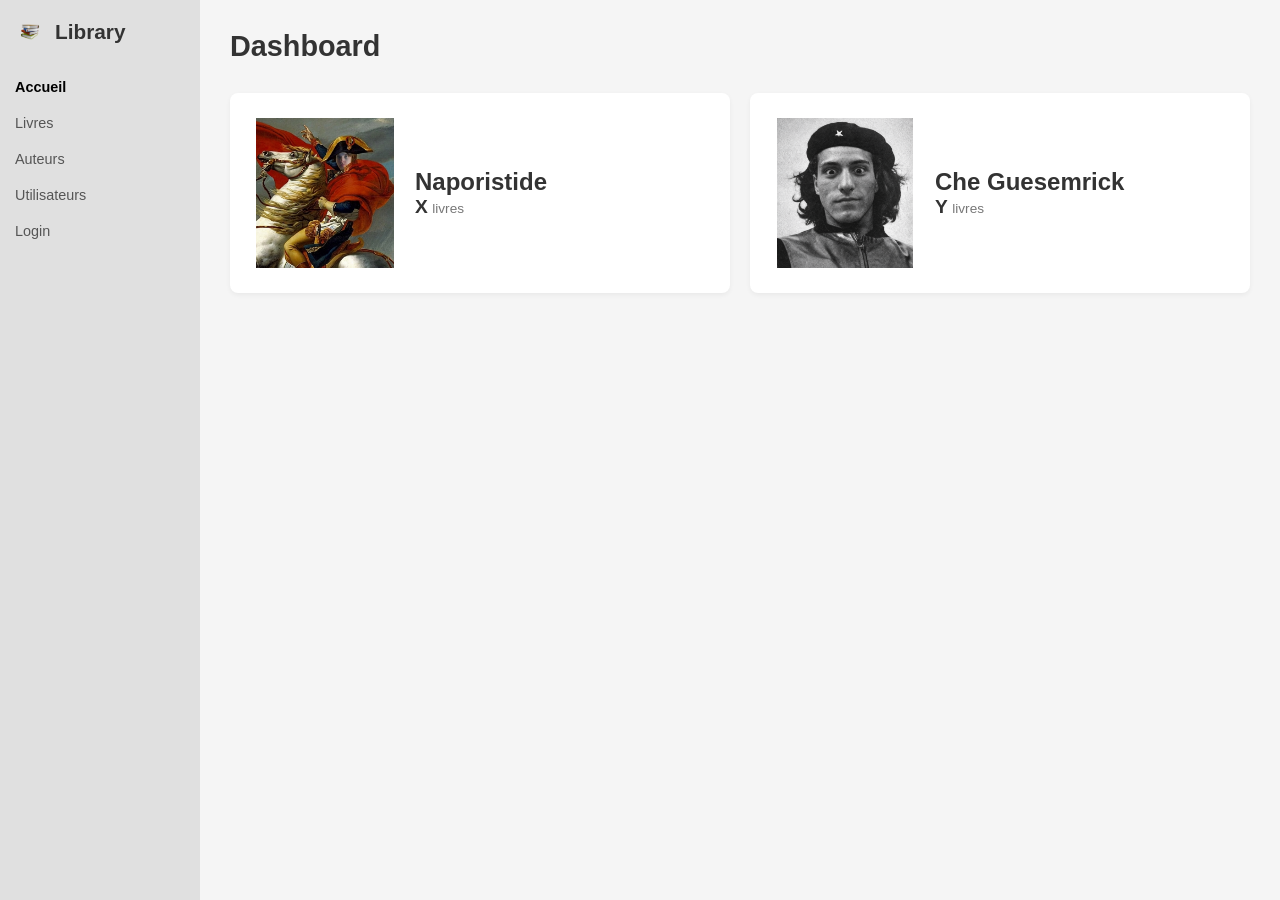
==== auteur.html @ f02896e9 "ajout de Che Guesemrick et Naporistide" ====
<!DOCTYPE html>
<html lang="fr">
<head>
    <meta charset="UTF-8">
    <meta name="viewport" content="width=device-width, initial-scale=1.0">
    <title>Library Dashboard</title>
    <link rel="stylesheet" href="includes/styles/styles.css">
</head>
<body>

<main class="container">
    <aside class="sidebar">
        <div class="brand">
            <img src="images/pileLivre.png" alt="Logo Library" class="logo-img">
            <h1 class="brand-title">Library</h1>
        </div>

        <nav class="sidebar-nav">
            <ul>
                <li><a href="index.html" class="active">Accueil</a></li>
                <li><a href="#">Livres</a></li>
                <li><a href="auteur.html">Auteurs</a></li>
                <li><a href="#">Utilisateurs</a></li>
                <li><a href="#">Login</a></li>
            </ul>
        </nav>
    </aside>

    <section class="main-content">
        <header class="content-header">
            <h1 class="page-title">Dashboard</h1>
        </header>

        <div class="stats-grid">
            <div class="auth-card">
                <img src="images/aristideCesar.png" alt="Aristide Napoleon" class="auth-icon">
                <div class="auth-card-details">
                    <h2>Naporistide</h2>
                    <span class="stat-number">X</span>
                    <span class="stat-label">livres</span>
                </div>
            </div>

            <div class="auth-card">
                <img src="images/Che_GueSem.png" alt="C'est Che Guevara mais en semrick" class="auth-icon">
                <div class="auth-card-details">
                    <h2>Che Guesemrick</h2>
                    <span class="stat-number">Y</span>
                    <span class="stat-label">livres</span>
                </div>
            </div>


        </div>
    </section>
</main>

</body>
</html>
---- includes/styles/styles.css ----
* {
    margin: 0;
    padding: 0;
    box-sizing: border-box;
}

body {
    font-family: 'Segoe UI', Tahoma, Geneva, Verdana, sans-serif;
    background-color: #f5f5f5;
    color: #333;
    height: 100vh;
}


.container {
    display: flex;
    height: 100%;
}


.sidebar {
    width: 200px; /* Largeur fixe comme sur l'image */
    background-color: #e0e0e0;
    padding: 20px 15px;
    display: flex;
    flex-direction: column;
}

/* Logo + Titre 'Library' */
.brand {
    display: flex;
    align-items: center;
    gap: 10px;
    margin-bottom: 30px; /* Espace sous le logo */
}

.logo-img {
    width: 30px; /* Taille du petit logo */
    height: auto;
}

.brand-title {
    font-size: 1.3rem;
    font-weight: 700;
}

/* Menu de navigation */
.sidebar-nav ul {
    list-style: none; /* Enlève les puces */
}

.sidebar-nav li {
    margin-bottom: 10px; /* Espace entre les liens */
}

.sidebar-nav a {
    text-decoration: none; /* Enlève le soulignement */
    color: #555;
    font-size: 0.9rem;
    display: block;
    padding: 5px 0;
    transition: color 0.2s;
}

.sidebar-nav a:hover {
    color: #000; /* Plus sombre au survol */
}

/* Style pour le lien actif (ici 'Accueil') */
.sidebar-nav a.active {
    font-weight: 700;
    color: #000;
}

/* --- CONTENU PRINCIPAL --- */
.main-content {
    flex-grow: 1; /* Prend tout l'espace restant */
    padding: 30px;
}

.content-header {
    margin-bottom: 30px;
}

.page-title {
    font-size: 1.8rem;
    font-weight: 700;
}

/* --- GRILLE DES CARTES (FLEXBOX) --- */
.stats-grid {
    display: flex;
    gap: 20px; /* Espace entre les cartes */
    flex-wrap: wrap; /* Permet de passer à la ligne sur petit écran */
}

/* --- STYLISATION D'UNE CARTE (STAT-CARD) --- */
.stat-card {
    background-color: #ffffff; /* Fond blanc */
    flex: 1; /* Les cartes se partagent l'espace équitablement */
    min-width: 200px; /* Évite qu'elles soient trop étroites */
    padding: 20px;
    border-radius: 8px; /* Bords arrondis */
    box-shadow: 0 2px 5px rgba(0,0,0,0.05); /* Ombre légère comme sur l'image */
    display: flex;
    align-items: center; /* Aligne l'icône et le texte verticalement */
    gap: 15px; /* Espace entre l'icône et le texte */
}

.auth-card {
    background-color: #ffffff; /* Fond blanc */
    flex: 1; /* Les cartes se partagent l'espace équitablement */
    min-width: 200px; /* Évite qu'elles soient trop étroites */
    min-height: 200px;
    padding: 20px;
    border-radius: 8px; /* Bords arrondis */
    box-shadow: 0 2px 5px rgba(0,0,0,0.05); /* Ombre légère comme sur l'image */
    display: flex;
    align-items: center; /* Aligne l'icône et le texte verticalement */
    gap: 15px; /* Espace entre l'icône et le texte */
}


.auth-icon {
    width: 150px;
    height: 150px;
    object-fit: contain; /* Évite de déformer l'image */
}


.auth-card-details{
    justify-content: space;
}

.card-icon {
    width: 35px;
    height: 35px;
    object-fit: contain; /* Évite de déformer l'image */
}

/* Détails du texte dans la carte */
.card-details {
    display: flex;
    align-items: baseline; /* Aligne le chiffre et le texte sur la ligne de base */
    gap: 5px;
}

.stat-number {
    font-size: 1.2rem;
    font-weight: 700;
}

.stat-label {
    font-size: 0.85rem;
    color: #777; /* Texte 'livres', 'auteurs' plus clair */
}
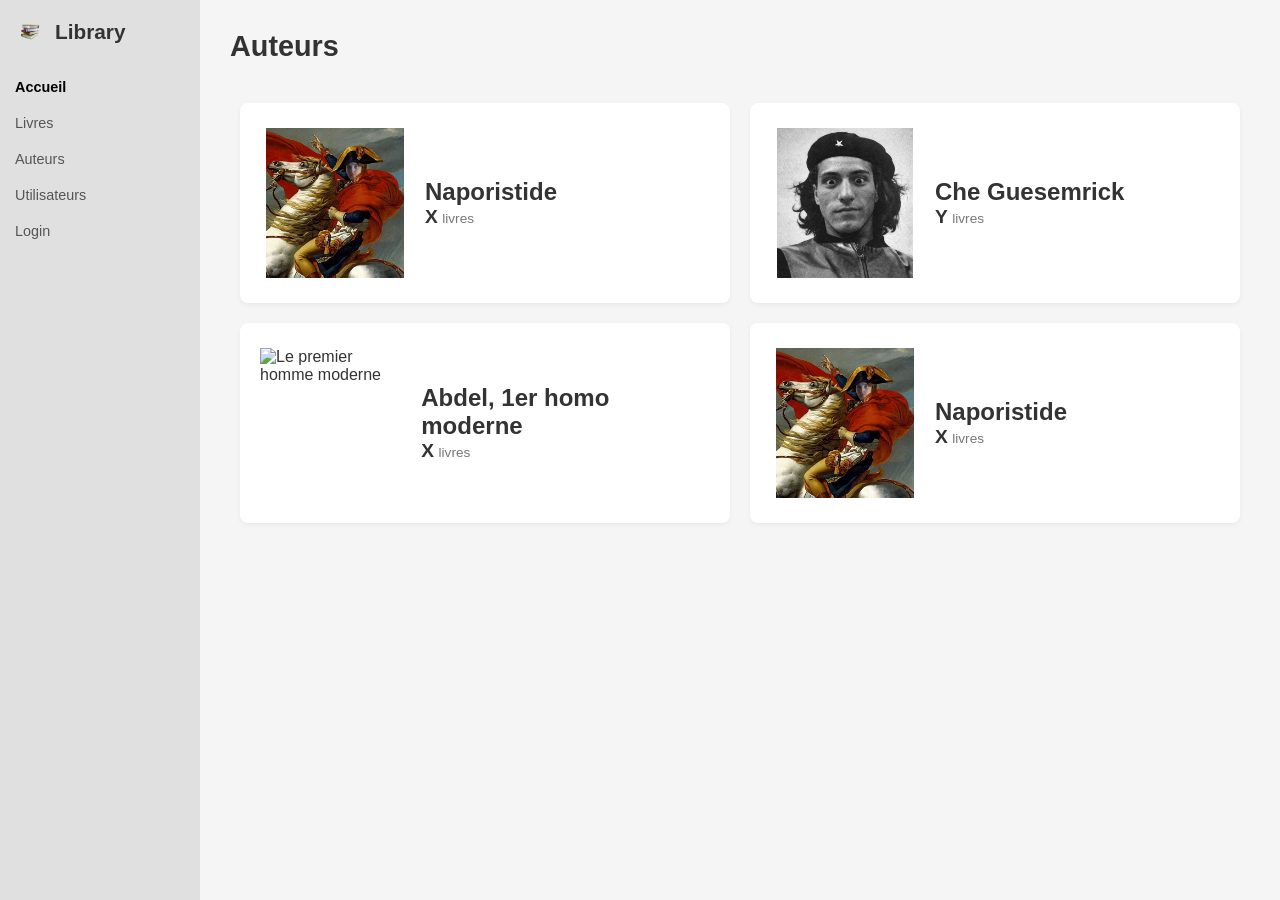
==== commit 604d0ad4: "ajout de ABDOU" ====
--- a/auteur.html
+++ b/auteur.html
@@ -18,19 +18,19 @@
         <nav class="sidebar-nav">
             <ul>
                 <li><a href="index.html" class="active">Accueil</a></li>
-                <li><a href="#">Livres</a></li>
+                <li><a href="livres.html">Livres</a></li>
                 <li><a href="auteur.html">Auteurs</a></li>
-                <li><a href="#">Utilisateurs</a></li>
-                <li><a href="#">Login</a></li>
+                <li><a href="user.html">Utilisateurs</a></li>
+                <li><a href="login.html">Login</a></li>
             </ul>
         </nav>
     </aside>
 
     <section class="main-content">
         <header class="content-header">
-            <h1 class="page-title">Dashboard</h1>
+            <h1 class="page-title">Auteurs</h1>
         </header>
-
+        <div class="colonne-auth">
         <div class="stats-grid">
             <div class="auth-card">
                 <img src="images/aristideCesar.png" alt="Aristide Napoleon" class="auth-icon">
@@ -41,6 +41,8 @@
                 </div>
             </div>
 
+
+
             <div class="auth-card">
                 <img src="images/Che_GueSem.png" alt="C'est Che Guevara mais en semrick" class="auth-icon">
                 <div class="auth-card-details">
@@ -49,8 +51,25 @@
                     <span class="stat-label">livres</span>
                 </div>
             </div>
-
-
+        </div>
+        <div class="stats-grid">
+            <div class="auth-card">
+                <img src="images/lePremierHommeModerne.png" alt="Le premier homme moderne" class="auth-icon">
+                <div class="auth-card-details">
+                    <h2>Abdel, 1er homo moderne</h2>
+                    <span class="stat-number">X</span>
+                    <span class="stat-label">livres</span>
+                </div>
+            </div>
+            <div class="auth-card">
+                <img src="images/aristideCesar.png" alt="Aristide Napoleon" class="auth-icon">
+                <div class="auth-card-details">
+                    <h2>Naporistide</h2>
+                    <span class="stat-number">X</span>
+                    <span class="stat-label">livres</span>
+                </div>
+            </div>
+        </div>
         </div>
     </section>
 </main>
--- a/includes/styles/styles.css
+++ b/includes/styles/styles.css
@@ -91,6 +91,7 @@
 /* --- GRILLE DES CARTES (FLEXBOX) --- */
 .stats-grid {
     display: flex;
+    padding : 10px;
     gap: 20px; /* Espace entre les cartes */
     flex-wrap: wrap; /* Permet de passer à la ligne sur petit écran */
 }
@@ -154,4 +155,106 @@
 .stat-label {
     font-size: 0.85rem;
     color: #777; /* Texte 'livres', 'auteurs' plus clair */
+}
+
+
+.page-title-form{
+    height: 100%;
+}
+
+
+
+.user-grid {
+    display: grid;
+    grid-template-columns: repeat(auto-fit, minmax(250px, 1fr));
+    gap: 20px;
+    padding: 20px 0;
+}
+
+.user-card {
+    background-color: #ffffff;
+    width: 100%; /* Optionnel : pour que les cartes prennent toute la largeur du conteneur */
+    min-width: 200px;
+    min-height: 200px;
+    max-width: 400px; /* Optionnel : pour éviter que les cartes soient trop larges */
+    padding: 20px;
+    border-radius: 8px;
+    box-shadow: 0 2px 5px rgba(0,0,0,0.05);
+    display: flex;
+    align-items: center;
+    gap: 15px;
+}
+
+.user-details{
+    flex-direction: row;
+}
+
+.card-user{
+    width: 100px;
+    height: 100px;
+}
+
+/* --- NOUVEAU STYLE CONNEXION --- */
+
+.login-container {
+    max-width: 450px; /* Largeur du formulaire */
+    margin: 40px auto; /* Centre le formulaire horizontalement */
+    background-color: #000;
+    border: 1px solid #000;
+    border-radius: 8px;
+    overflow: hidden; /* Pour que les coins du contenu suivent l'arrondi */
+    box-shadow: 0 10px 25px rgba(0,0,0,0.1);
+}
+
+.login-header {
+    background-color: #000;
+    color: #fff;
+    text-align: center;
+    padding: 15px;
+    font-weight: 700;
+    font-size: 1.2rem;
+    text-transform: uppercase;
+    letter-spacing: 1px;
+}
+
+.login-body {
+    background-color: #fff;
+    padding: 2px; /* Créer le léger filet noir entre les cases */
+    display: flex;
+    flex-direction: column;
+    gap: 2px; /* Espace entre les lignes */
+}
+
+.input-group input {
+    width: 100%;
+    padding: 18px;
+    border: none;
+    border-bottom: 1px solid #eee; /* Ligne légère entre email et password */
+    outline: none;
+    font-size: 1rem;
+    text-align: center;
+    transition: background-color 0.3s;
+}
+
+.input-group input:focus {
+    background-color: #fafafa;
+}
+
+.btn-login {
+    width: 100%;
+    padding: 15px;
+    border: none;
+    background-color: #fff;
+    color: #333;
+    font-size: 0.9rem;
+    font-weight: 600;
+    text-transform: lowercase;
+    cursor: pointer;
+    transition: all 0.3s;
+}
+
+.btn-login:hover {
+    background-color: #000;
+    color: #fff;
+    border-radius: 8px;
 }
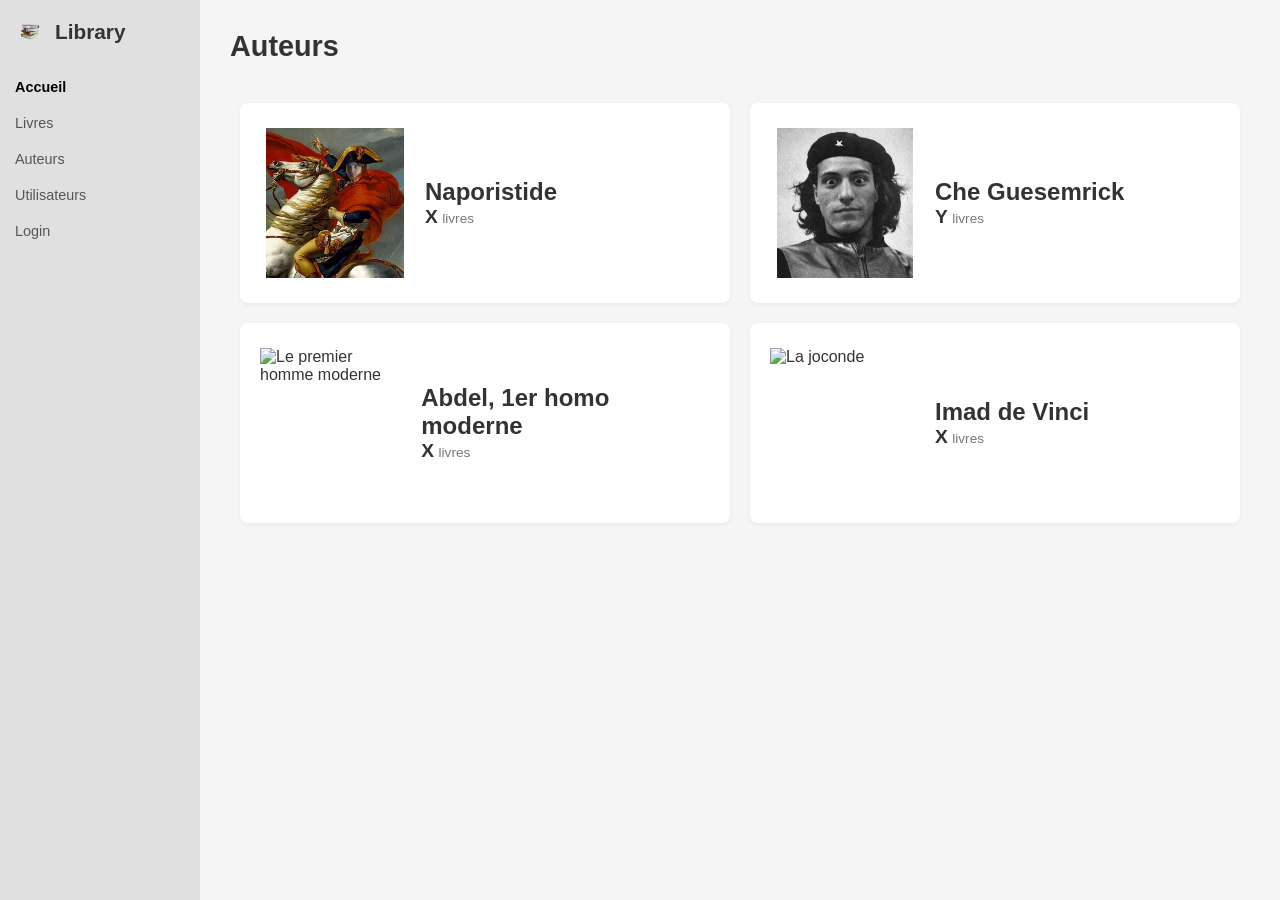
==== commit 345ae514: "Ajout de Imad Sahih en leonard de vinci" ====
--- a/auteur.html
+++ b/auteur.html
@@ -62,9 +62,9 @@
                 </div>
             </div>
             <div class="auth-card">
-                <img src="images/aristideCesar.png" alt="Aristide Napoleon" class="auth-icon">
+                <img src="images/Imad_de_Vinci.png" alt="La joconde" class="auth-icon">
                 <div class="auth-card-details">
-                    <h2>Naporistide</h2>
+                    <h2>Imad de Vinci</h2>
                     <span class="stat-number">X</span>
                     <span class="stat-label">livres</span>
                 </div>
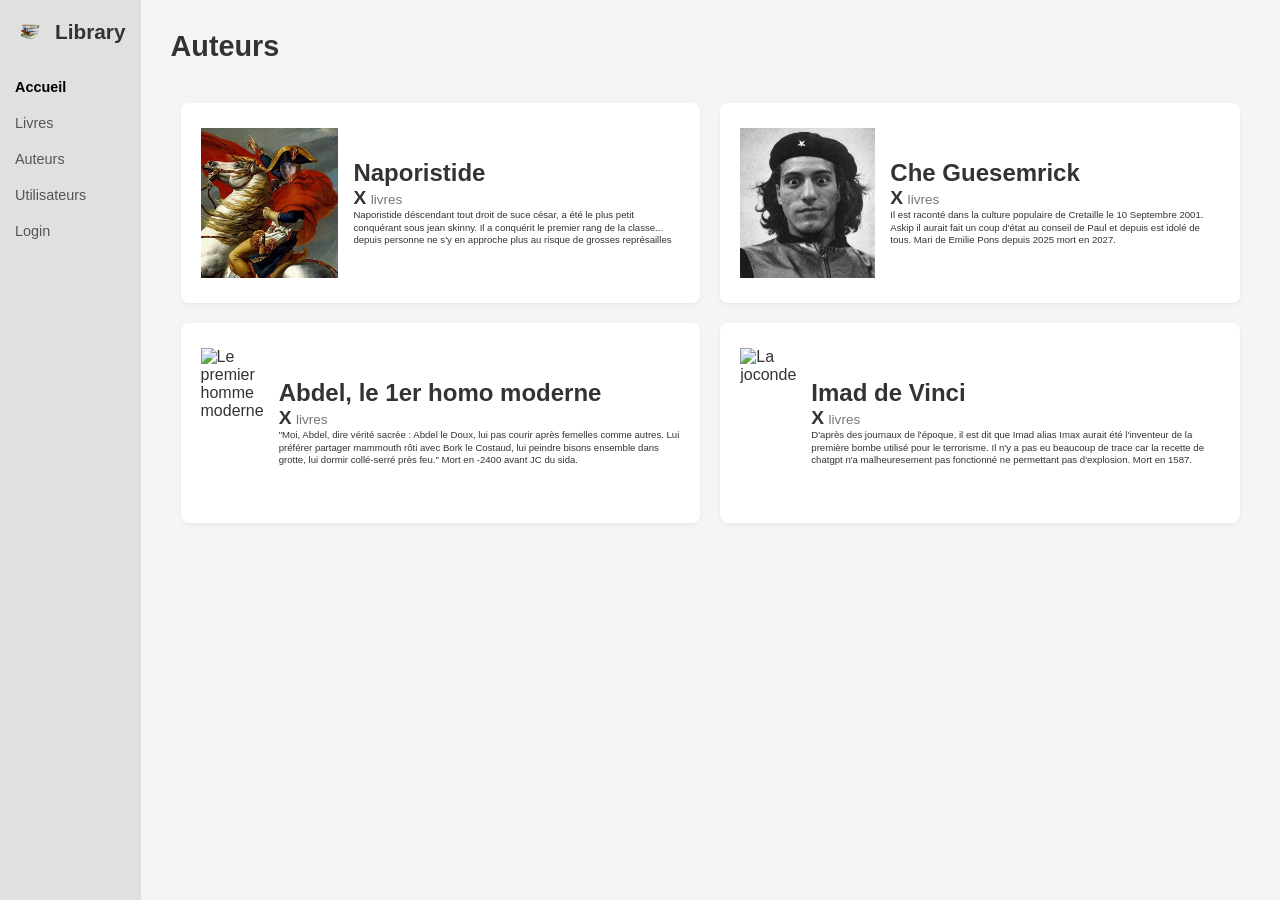
==== commit 7ed05df5: "Amélioration du lore" ====
--- a/auteur.html
+++ b/auteur.html
@@ -36,8 +36,11 @@
                 <img src="images/aristideCesar.png" alt="Aristide Napoleon" class="auth-icon">
                 <div class="auth-card-details">
                     <h2>Naporistide</h2>
-                    <span class="stat-number">X</span>
-                    <span class="stat-label">livres</span>
+                    <div>
+                        <span class="stat-number">X</span>
+                        <span class="stat-label">livres</span>
+                    </div>
+                    <span class="stat-desc"> Naporistide déscendant tout droit de suce césar, a été le plus petit conquérant sous jean skinny. Il a conquérit le premier rang de la classe... depuis personne ne s'y en approche plus au risque de grosses représailles</span>
                 </div>
             </div>
 
@@ -47,8 +50,11 @@
                 <img src="images/Che_GueSem.png" alt="C'est Che Guevara mais en semrick" class="auth-icon">
                 <div class="auth-card-details">
                     <h2>Che Guesemrick</h2>
-                    <span class="stat-number">Y</span>
-                    <span class="stat-label">livres</span>
+                    <div>
+                        <span class="stat-number">X</span>
+                        <span class="stat-label">livres</span>
+                    </div>
+                    <span class="stat-desc"> Il est raconté dans la culture populaire de Cretaille le 10 Septembre 2001. Askip il aurait fait un coup d'état au conseil de Paul et depuis est idolé de tous. Mari de Emilie Pons depuis 2025 mort en 2027.</span>
                 </div>
             </div>
         </div>
@@ -56,17 +62,23 @@
             <div class="auth-card">
                 <img src="images/lePremierHommeModerne.png" alt="Le premier homme moderne" class="auth-icon">
                 <div class="auth-card-details">
-                    <h2>Abdel, 1er homo moderne</h2>
-                    <span class="stat-number">X</span>
-                    <span class="stat-label">livres</span>
+                    <h2>Abdel, le 1er homo moderne</h2>
+                    <div>
+                        <span class="stat-number">X</span>
+                        <span class="stat-label">livres</span>
+                    </div>
+                    <span class="stat-desc"> "Moi, Abdel, dire vérité sacrée : Abdel le Doux, lui pas courir après femelles comme autres. Lui préférer partager mammouth rôti avec Bork le Costaud, lui peindre bisons ensemble dans grotte, lui dormir collé-serré près feu." Mort en -2400 avant JC du sida. </span>
                 </div>
             </div>
             <div class="auth-card">
                 <img src="images/Imad_de_Vinci.png" alt="La joconde" class="auth-icon">
                 <div class="auth-card-details">
                     <h2>Imad de Vinci</h2>
-                    <span class="stat-number">X</span>
-                    <span class="stat-label">livres</span>
+                    <div>
+                        <span class="stat-number">X</span>
+                        <span class="stat-label">livres</span>
+                    </div>
+                    <span class="stat-desc"> D'après des journaux de l'époque, il est dit que Imad alias Imax aurait été l'inventeur de la première bombe utilisé pour le terrorisme. Il n'y a pas eu beaucoup de trace car la recette de chatgpt n'a malheuresement pas fonctionné ne permettant pas d'explosion. Mort en 1587. </span>
                 </div>
             </div>
         </div>
--- a/includes/styles/styles.css
+++ b/includes/styles/styles.css
@@ -130,8 +130,10 @@
 }
 
 
-.auth-card-details{
-    justify-content: space;
+.auth-card-details {
+    display: flex;
+    flex-direction: column;
+    justify-content: center;
 }
 
 .card-icon {
@@ -257,4 +259,11 @@
     background-color: #000;
     color: #fff;
     border-radius: 8px;
+}
+
+.stat-desc {
+    font-size: 0.6rem;
+    line-height: 0.8rem; /* valeur plus lisible */
+    word-wrap: break-word;
+    overflow-wrap: break-word;
 }
